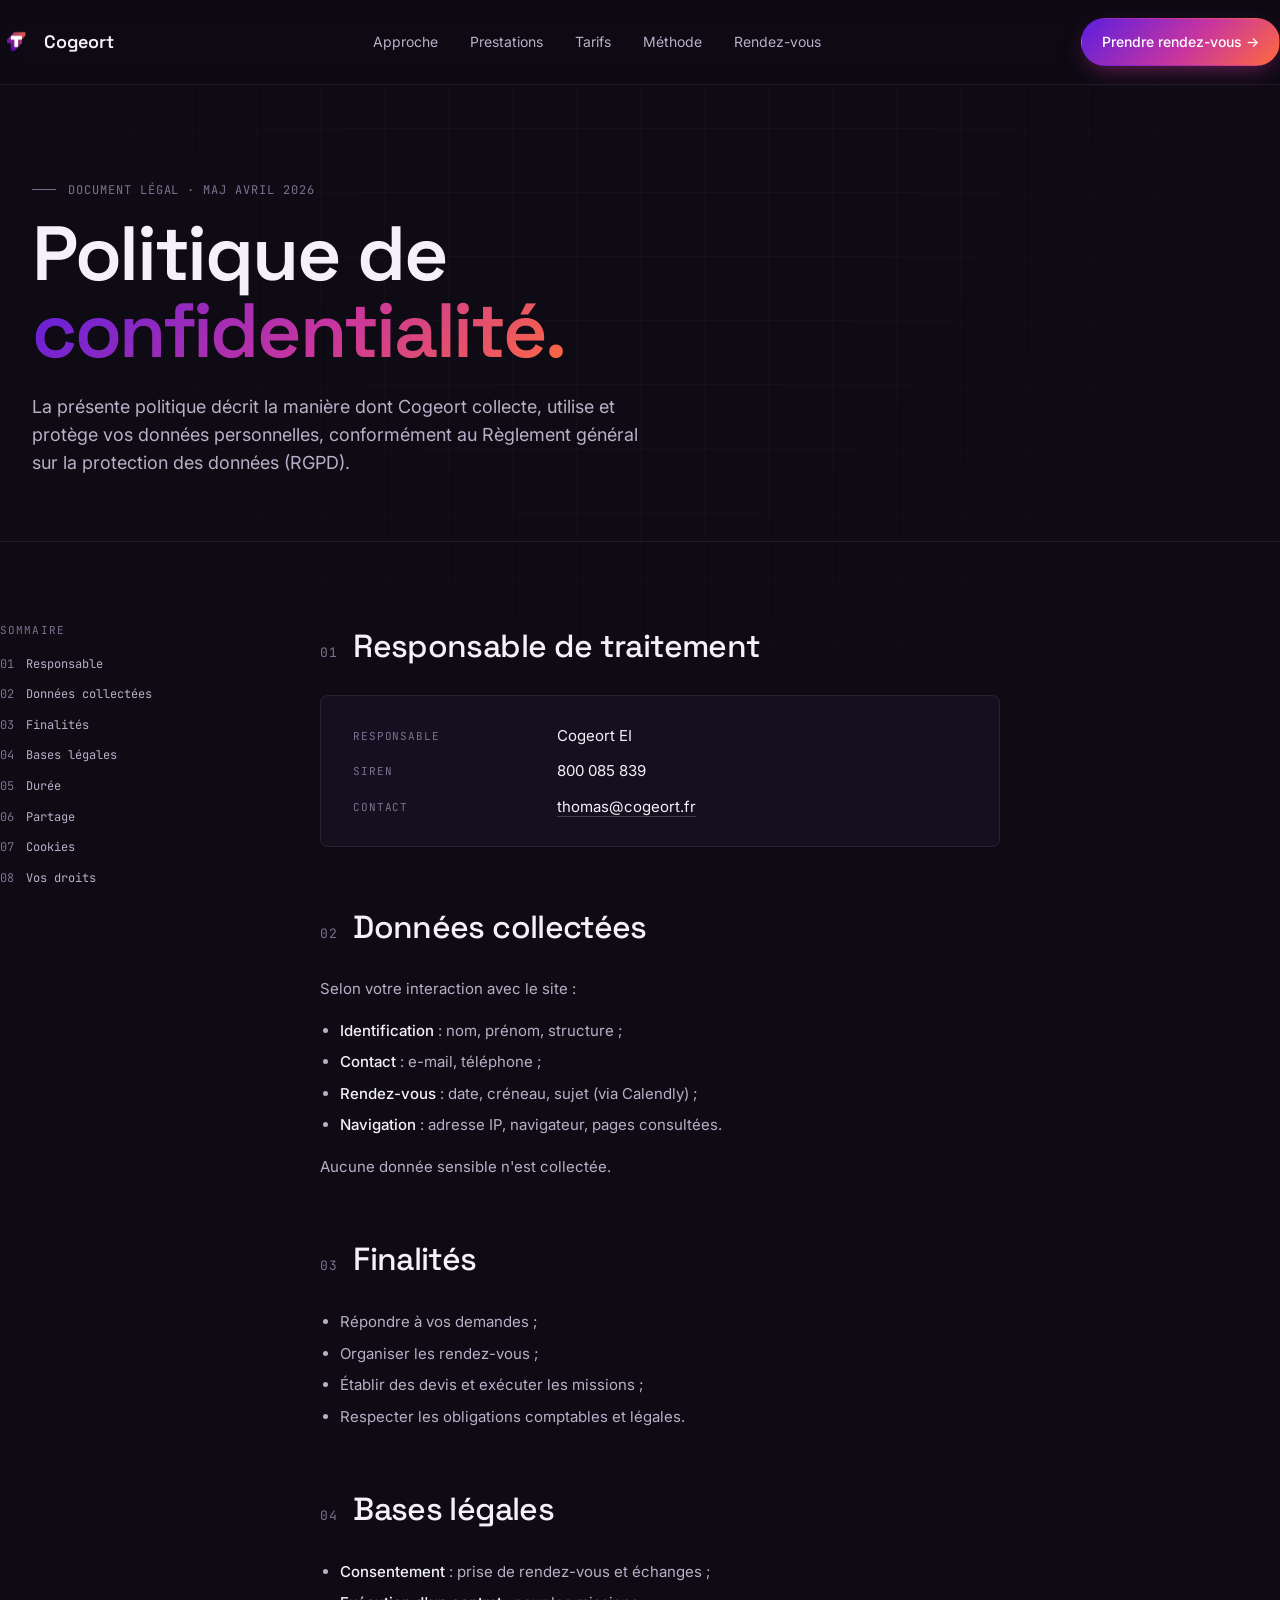
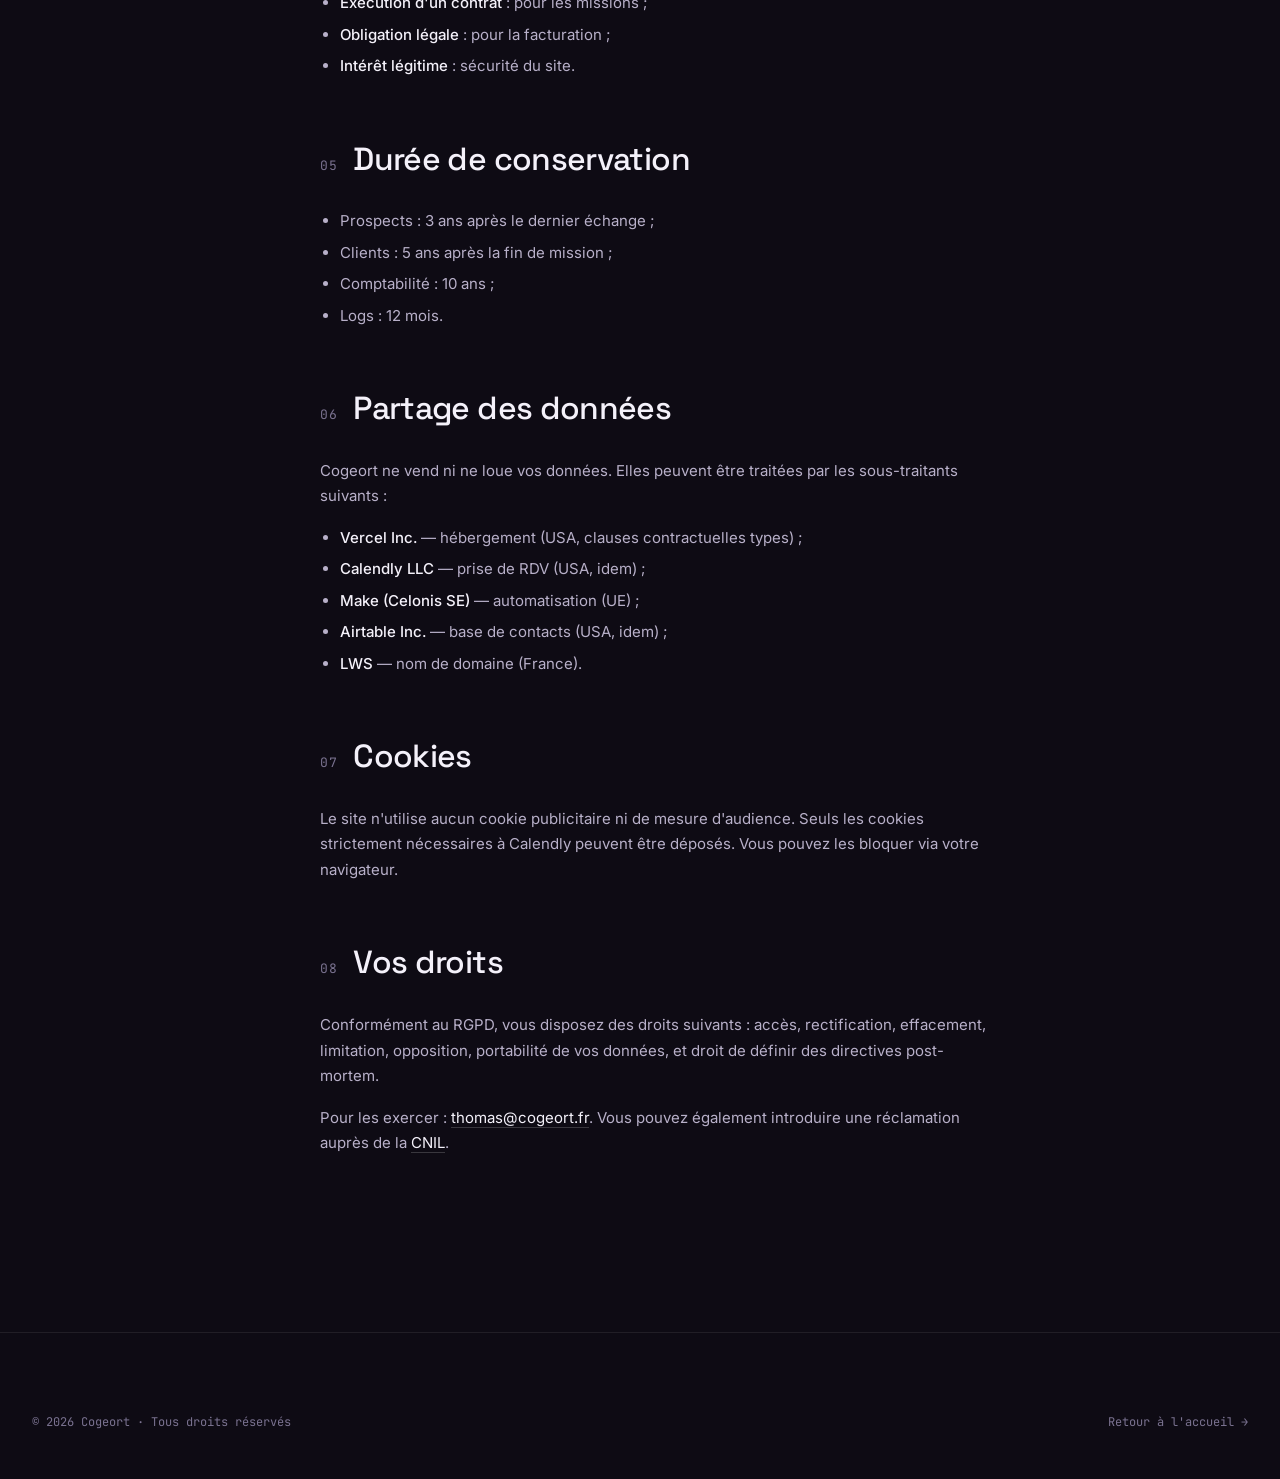
==== confidentialite.html @ f0106636 "Add files via upload" ====
<!DOCTYPE html>
<html lang="fr">
<head>
<meta charset="UTF-8" />
<meta name="viewport" content="width=device-width, initial-scale=1.0" />
<title>Politique de confidentialité — Cogeort</title>
<link rel="icon" type="image/png" href="assets/logo.png" />
<link rel="preconnect" href="https://fonts.googleapis.com" />
<link rel="preconnect" href="https://fonts.gstatic.com" crossorigin />
<link href="https://fonts.googleapis.com/css2?family=Space+Grotesk:wght@400;500;600;700&family=Inter:wght@400;500;600&family=JetBrains+Mono:wght@400;500&display=swap" rel="stylesheet" />
<link rel="stylesheet" href="styles.css" />
<link rel="stylesheet" href="legal.css" />
</head>
<body>
<div class="grid-bg"></div>

<nav class="nav">
  <div class="wrap nav-inner">
    <a href="index.html" class="brand">
      <img src="assets/logo.png" alt="Cogeort" />
      <span class="brand-name">Cogeort</span>
    </a>
    <div class="nav-links">
      <a href="index.html#approche">Approche</a>
      <a href="index.html#prestations">Prestations</a>
      <a href="index.html#tarifs">Tarifs</a>
      <a href="index.html#process">Méthode</a>
      <a href="index.html#rdv">Rendez-vous</a>
    </div>
    <a href="index.html#rdv" class="btn btn-primary">Prendre rendez-vous →</a>
  </div>
</nav>

<header class="legal-hero">
  <div class="wrap">
    <div class="legal-meta">Document légal · MAJ avril 2026</div>
    <h1>Politique de <span class="grad">confidentialité.</span></h1>
    <p>La présente politique décrit la manière dont Cogeort collecte, utilise et protège vos données personnelles, conformément au Règlement général sur la protection des données (RGPD).</p>
  </div>
</header>

<main class="wrap legal-body">
  <aside class="legal-toc">
    <h5>Sommaire</h5>
    <ul>
      <li><a href="#responsable"><span class="num">01</span><span>Responsable</span></a></li>
      <li><a href="#donnees"><span class="num">02</span><span>Données collectées</span></a></li>
      <li><a href="#finalites"><span class="num">03</span><span>Finalités</span></a></li>
      <li><a href="#bases"><span class="num">04</span><span>Bases légales</span></a></li>
      <li><a href="#duree"><span class="num">05</span><span>Durée</span></a></li>
      <li><a href="#partage"><span class="num">06</span><span>Partage</span></a></li>
      <li><a href="#cookies"><span class="num">07</span><span>Cookies</span></a></li>
      <li><a href="#droits"><span class="num">08</span><span>Vos droits</span></a></li>
    </ul>
  </aside>

  <article class="legal-content">
    <section id="responsable">
      <h2><span class="num">01</span>Responsable de traitement</h2>
      <div class="legal-card">
        <dl>
          <dt>Responsable</dt><dd>Cogeort EI</dd>
          <dt>SIREN</dt><dd>800 085 839</dd>
          <dt>Contact</dt><dd><a class="inline" href="mailto:thomas@cogeort.fr">thomas@cogeort.fr</a></dd>
        </dl>
      </div>
    </section>

    <section id="donnees">
      <h2><span class="num">02</span>Données collectées</h2>
      <p>Selon votre interaction avec le site&nbsp;:</p>
      <ul>
        <li><strong>Identification</strong>&nbsp;: nom, prénom, structure&nbsp;;</li>
        <li><strong>Contact</strong>&nbsp;: e-mail, téléphone&nbsp;;</li>
        <li><strong>Rendez-vous</strong>&nbsp;: date, créneau, sujet (via Calendly)&nbsp;;</li>
        <li><strong>Navigation</strong>&nbsp;: adresse IP, navigateur, pages consultées.</li>
      </ul>
      <p>Aucune donnée sensible n'est collectée.</p>
    </section>

    <section id="finalites">
      <h2><span class="num">03</span>Finalités</h2>
      <ul>
        <li>Répondre à vos demandes&nbsp;;</li>
        <li>Organiser les rendez-vous&nbsp;;</li>
        <li>Établir des devis et exécuter les missions&nbsp;;</li>
        <li>Respecter les obligations comptables et légales.</li>
      </ul>
    </section>

    <section id="bases">
      <h2><span class="num">04</span>Bases légales</h2>
      <ul>
        <li><strong>Consentement</strong>&nbsp;: prise de rendez-vous et échanges&nbsp;;</li>
        <li><strong>Exécution d'un contrat</strong>&nbsp;: pour les missions&nbsp;;</li>
        <li><strong>Obligation légale</strong>&nbsp;: pour la facturation&nbsp;;</li>
        <li><strong>Intérêt légitime</strong>&nbsp;: sécurité du site.</li>
      </ul>
    </section>

    <section id="duree">
      <h2><span class="num">05</span>Durée de conservation</h2>
      <ul>
        <li>Prospects&nbsp;: 3 ans après le dernier échange&nbsp;;</li>
        <li>Clients&nbsp;: 5 ans après la fin de mission&nbsp;;</li>
        <li>Comptabilité&nbsp;: 10 ans&nbsp;;</li>
        <li>Logs&nbsp;: 12 mois.</li>
      </ul>
    </section>

    <section id="partage">
      <h2><span class="num">06</span>Partage des données</h2>
      <p>Cogeort ne vend ni ne loue vos données. Elles peuvent être traitées par les sous-traitants suivants&nbsp;:</p>
      <ul>
        <li><strong>Vercel Inc.</strong> — hébergement (USA, clauses contractuelles types)&nbsp;;</li>
        <li><strong>Calendly LLC</strong> — prise de RDV (USA, idem)&nbsp;;</li>
        <li><strong>Make (Celonis SE)</strong> — automatisation (UE)&nbsp;;</li>
        <li><strong>Airtable Inc.</strong> — base de contacts (USA, idem)&nbsp;;</li>
        <li><strong>LWS</strong> — nom de domaine (France).</li>
      </ul>
    </section>

    <section id="cookies">
      <h2><span class="num">07</span>Cookies</h2>
      <p>Le site n'utilise aucun cookie publicitaire ni de mesure d'audience. Seuls les cookies strictement nécessaires à Calendly peuvent être déposés. Vous pouvez les bloquer via votre navigateur.</p>
    </section>

    <section id="droits">
      <h2><span class="num">08</span>Vos droits</h2>
      <p>Conformément au RGPD, vous disposez des droits suivants&nbsp;: accès, rectification, effacement, limitation, opposition, portabilité de vos données, et droit de définir des directives post-mortem.</p>
      <p>Pour les exercer&nbsp;: <a class="inline" href="mailto:thomas@cogeort.fr">thomas@cogeort.fr</a>. Vous pouvez également introduire une réclamation auprès de la <a class="inline" href="https://www.cnil.fr" target="_blank" rel="noopener">CNIL</a>.</p>
    </section>
  </article>
</main>

<footer class="footer">
  <div class="wrap">
    <div class="footer-bottom" style="border-top: none; padding-top: 0;">
      <span>© 2026 Cogeort · Tous droits réservés</span>
      <span><a href="index.html">Retour à l'accueil →</a></span>
    </div>
  </div>
</footer>
</body>
</html>
---- styles.css ----
/* === Cogeort — refonte === */
:root {
  --bg: #0E0B14;
  --bg-2: #15101F;
  --surface: #1B1428;
  --line: rgba(255,255,255,0.08);
  --line-strong: rgba(255,255,255,0.18);
  --ink: #F4F1FA;
  --ink-2: #B8B0C9;
  --ink-3: #7A7290;
  --violet: #5B1EE0;
  --violet-2: #7B3CFF;
  --magenta: #C8359E;
  --orange: #FF6A3D;
  --grad: linear-gradient(135deg, #5B1EE0 0%, #C8359E 55%, #FF6A3D 100%);
  --grad-soft: linear-gradient(135deg, rgba(91,30,224,0.18), rgba(255,106,61,0.18));
}

* { box-sizing: border-box; }
html, body { margin: 0; padding: 0; background: var(--bg); color: var(--ink); }
body {
  font-family: 'Inter', system-ui, sans-serif;
  font-size: 16px;
  line-height: 1.55;
  -webkit-font-smoothing: antialiased;
  overflow-x: hidden;
}
a { color: inherit; text-decoration: none; }
button { font-family: inherit; cursor: pointer; border: none; background: none; color: inherit; }

.font-display { font-family: 'Space Grotesk', sans-serif; letter-spacing: -0.02em; }
.font-mono { font-family: 'JetBrains Mono', monospace; }

/* Grid background */
.grid-bg {
  position: fixed; inset: 0; pointer-events: none; z-index: 0;
  background-image:
    linear-gradient(rgba(255,255,255,0.025) 1px, transparent 1px),
    linear-gradient(90deg, rgba(255,255,255,0.025) 1px, transparent 1px);
  background-size: 64px 64px;
  mask-image: radial-gradient(ellipse at 50% 0%, black 30%, transparent 80%);
}

/* Layout */
.wrap { max-width: 1280px; margin: 0 auto; padding: 0 32px; position: relative; z-index: 1; }

/* Nav */
.nav {
  position: sticky; top: 0; z-index: 50;
  backdrop-filter: blur(14px);
  background: rgba(14,11,20,0.72);
  border-bottom: 1px solid var(--line);
}
.nav-inner { display: flex; align-items: center; justify-content: space-between; padding: 18px 0; }
.brand { display: flex; align-items: center; gap: 12px; }
.brand img { width: 32px; height: 32px; }
.brand-name { font-family: 'Space Grotesk', sans-serif; font-weight: 600; letter-spacing: -0.01em; font-size: 18px; }
.nav-links { display: flex; gap: 32px; align-items: center; }
.nav-links a { color: var(--ink-2); font-size: 14px; transition: color 160ms; }
.nav-links a:hover { color: var(--ink); }

.btn {
  display: inline-flex; align-items: center; gap: 10px;
  padding: 12px 20px; border-radius: 999px;
  font-size: 14px; font-weight: 500; transition: all 200ms;
  border: 1px solid transparent;
}
.btn-ghost { border-color: var(--line-strong); color: var(--ink); }
.btn-ghost:hover { border-color: var(--ink); background: rgba(255,255,255,0.04); }
.btn-primary {
  background: var(--grad); color: white; font-weight: 500;
  box-shadow: 0 8px 24px -8px rgba(200,53,158,0.6);
}
.btn-primary:hover { transform: translateY(-1px); box-shadow: 0 12px 32px -8px rgba(200,53,158,0.8); }

/* Hero */
.hero { padding: 96px 0 120px; position: relative; }
.hero-eyebrow {
  display: inline-flex; align-items: center; gap: 10px;
  padding: 6px 14px; border-radius: 999px;
  border: 1px solid var(--line-strong);
  font-family: 'JetBrains Mono', monospace; font-size: 12px;
  color: var(--ink-2); margin-bottom: 32px;
}
.hero-eyebrow .dot { width: 6px; height: 6px; border-radius: 50%; background: #4ADE80; box-shadow: 0 0 8px #4ADE80; }
.hero h1 {
  font-family: 'Space Grotesk', sans-serif;
  font-size: clamp(56px, 8vw, 112px); line-height: 0.95;
  font-weight: 600; letter-spacing: -0.035em;
  margin: 0 0 32px; max-width: 14ch;
}
.hero h1 .grad {
  background: var(--grad); -webkit-background-clip: text;
  background-clip: text; color: transparent;
}
.hero-sub {
  font-size: 20px; line-height: 1.5; color: var(--ink-2);
  max-width: 56ch; margin: 0 0 48px;
}
.hero-cta { display: flex; gap: 16px; flex-wrap: wrap; }

.hero-meta {
  margin-top: 96px; display: grid; grid-template-columns: repeat(4, 1fr);
  gap: 0; border-top: 1px solid var(--line); padding-top: 32px;
}
.hero-meta-item { padding-right: 24px; border-right: 1px solid var(--line); }
.hero-meta-item:last-child { border-right: none; }
.hero-meta-k { font-family: 'JetBrains Mono', monospace; font-size: 11px; color: var(--ink-3); text-transform: uppercase; letter-spacing: 0.08em; margin-bottom: 8px; }
.hero-meta-v { font-family: 'Space Grotesk', sans-serif; font-size: 22px; font-weight: 500; }

/* Section */
.section { padding: 120px 0; position: relative; }
.section-head { display: flex; align-items: end; justify-content: space-between; gap: 32px; margin-bottom: 72px; }
.section-label {
  font-family: 'JetBrains Mono', monospace; font-size: 12px;
  color: var(--ink-3); text-transform: uppercase; letter-spacing: 0.1em;
  display: flex; align-items: center; gap: 12px; margin-bottom: 16px;
}
.section-label::before { content: ""; width: 24px; height: 1px; background: var(--ink-3); }
.section h2 {
  font-family: 'Space Grotesk', sans-serif;
  font-size: clamp(40px, 5vw, 64px); line-height: 1.0;
  font-weight: 600; letter-spacing: -0.03em; margin: 0; max-width: 18ch;
}
.section-intro { color: var(--ink-2); max-width: 44ch; font-size: 17px; }

/* Pillars */
.pillars { display: grid; grid-template-columns: repeat(3, 1fr); gap: 1px; background: var(--line); border-top: 1px solid var(--line); border-bottom: 1px solid var(--line); }
.pillar { background: var(--bg); padding: 48px 32px; transition: background 240ms; cursor: default; }
.pillar:hover { background: var(--bg-2); }
.pillar-num { font-family: 'JetBrains Mono', monospace; font-size: 12px; color: var(--ink-3); margin-bottom: 32px; }
.pillar h3 { font-family: 'Space Grotesk', sans-serif; font-size: 26px; font-weight: 500; letter-spacing: -0.02em; margin: 0 0 16px; }
.pillar p { color: var(--ink-2); font-size: 15px; margin: 0; }

/* Services */
.services { display: grid; grid-template-columns: 1fr 1fr; gap: 1px; background: var(--line); border: 1px solid var(--line); border-radius: 4px; overflow: hidden; }
.service { background: var(--bg); padding: 40px; position: relative; transition: background 240ms; }
.service:hover { background: var(--bg-2); }
.service-tag {
  font-family: 'JetBrains Mono', monospace; font-size: 11px;
  color: var(--ink-3); text-transform: uppercase; letter-spacing: 0.08em; margin-bottom: 24px;
}
.service h3 { font-family: 'Space Grotesk', sans-serif; font-size: 28px; font-weight: 500; letter-spacing: -0.02em; margin: 0 0 16px; max-width: 16ch; }
.service p { color: var(--ink-2); font-size: 15px; margin: 0 0 32px; max-width: 42ch; }
.service-list { list-style: none; padding: 0; margin: 0; display: flex; flex-direction: column; gap: 8px; }
.service-list li { font-size: 14px; color: var(--ink-2); display: flex; align-items: center; gap: 12px; }
.service-list li::before { content: ""; width: 5px; height: 5px; border-radius: 50%; background: var(--magenta); flex-shrink: 0; }

/* Pricing */
.pricing { display: grid; grid-template-columns: repeat(3, 1fr); gap: 24px; }
.price-card {
  background: var(--bg-2); border: 1px solid var(--line);
  border-radius: 8px; padding: 40px 32px; position: relative;
  display: flex; flex-direction: column;
  transition: all 240ms;
}
.price-card:hover { border-color: var(--line-strong); transform: translateY(-2px); }
.price-card.featured {
  background: linear-gradient(180deg, rgba(91,30,224,0.15), rgba(91,30,224,0.02));
  border-color: rgba(123,60,255,0.4);
}
.price-card.featured::before {
  content: "Le plus choisi";
  position: absolute; top: -1px; right: 24px;
  background: var(--grad); color: white;
  font-family: 'JetBrains Mono', monospace; font-size: 11px;
  padding: 4px 12px; border-radius: 0 0 6px 6px; letter-spacing: 0.04em;
}
.price-name { font-family: 'JetBrains Mono', monospace; font-size: 12px; color: var(--ink-3); text-transform: uppercase; letter-spacing: 0.1em; margin-bottom: 16px; }
.price-title { font-family: 'Space Grotesk', sans-serif; font-size: 26px; font-weight: 500; letter-spacing: -0.02em; margin: 0 0 24px; }
.price-amount { display: flex; align-items: baseline; gap: 6px; margin-bottom: 8px; }
.price-amount .num { font-family: 'Space Grotesk', sans-serif; font-size: 56px; font-weight: 600; letter-spacing: -0.04em; line-height: 1; }
.price-amount .unit { color: var(--ink-3); font-size: 15px; }
.price-desc { color: var(--ink-2); font-size: 14px; margin: 0 0 32px; min-height: 42px; }
.price-features { list-style: none; padding: 0; margin: 0 0 32px; display: flex; flex-direction: column; gap: 12px; flex: 1; }
.price-features li { font-size: 14px; color: var(--ink-2); display: flex; gap: 12px; line-height: 1.5; }
.price-features li::before { content: "+"; color: var(--magenta); font-weight: 600; flex-shrink: 0; }

/* Process */
.process { display: grid; grid-template-columns: repeat(4, 1fr); gap: 1px; background: var(--line); border-top: 1px solid var(--line); border-bottom: 1px solid var(--line); }
.step { background: var(--bg); padding: 40px 24px; position: relative; }
.step-num { font-family: 'Space Grotesk', sans-serif; font-size: 64px; font-weight: 600; letter-spacing: -0.04em;
  background: var(--grad); -webkit-background-clip: text; background-clip: text; color: transparent;
  line-height: 1; margin-bottom: 24px; }
.step h4 { font-family: 'Space Grotesk', sans-serif; font-size: 20px; font-weight: 500; margin: 0 0 12px; letter-spacing: -0.01em; }
.step p { color: var(--ink-2); font-size: 14px; margin: 0; }

/* RDV */
.rdv-block {
  background: var(--bg-2);
  border: 1px solid var(--line);
  border-radius: 12px;
  padding: 56px;
  display: grid; grid-template-columns: 1fr 1fr; gap: 64px;
  position: relative; overflow: hidden;
}
.rdv-block::before {
  content: ""; position: absolute; right: -120px; top: -120px;
  width: 360px; height: 360px;
  background: var(--grad); opacity: 0.18; filter: blur(80px); border-radius: 50%;
}
.rdv-info { position: relative; z-index: 1; }
.rdv-info h2 { font-family: 'Space Grotesk', sans-serif; font-size: 44px; line-height: 1.05; font-weight: 600; letter-spacing: -0.03em; margin: 0 0 24px; }
.rdv-info p { color: var(--ink-2); font-size: 16px; margin: 0 0 32px; }
.rdv-bullets { list-style: none; padding: 0; margin: 0; display: flex; flex-direction: column; gap: 16px; }
.rdv-bullets li { display: flex; gap: 16px; font-size: 14px; color: var(--ink-2); align-items: flex-start; }
.rdv-bullets .k { font-family: 'JetBrains Mono', monospace; color: var(--ink-3); font-size: 12px; min-width: 80px; padding-top: 2px; }

.rdv-form { background: var(--bg); border: 1px solid var(--line); border-radius: 8px; padding: 32px; position: relative; z-index: 1; }
.field { margin-bottom: 20px; }
.field label { display: block; font-family: 'JetBrains Mono', monospace; font-size: 11px; color: var(--ink-3); text-transform: uppercase; letter-spacing: 0.08em; margin-bottom: 8px; }
.field input, .field select, .field textarea {
  width: 100%; padding: 12px 14px;
  background: var(--bg-2); border: 1px solid var(--line);
  border-radius: 6px; color: var(--ink);
  font-family: 'Inter', sans-serif; font-size: 14px;
  transition: border-color 160ms;
}
.field input:focus, .field select:focus, .field textarea:focus { outline: none; border-color: var(--violet-2); }
.field textarea { resize: vertical; min-height: 80px; }
.slot-grid { display: grid; grid-template-columns: repeat(3, 1fr); gap: 8px; }
.slot {
  padding: 10px 8px; background: var(--bg-2); border: 1px solid var(--line); border-radius: 6px;
  font-family: 'JetBrains Mono', monospace; font-size: 12px; color: var(--ink-2);
  cursor: pointer; transition: all 160ms; text-align: center;
}
.slot:hover { border-color: var(--line-strong); color: var(--ink); }
.slot.active { background: var(--grad); color: white; border-color: transparent; }
.slot.disabled { opacity: 0.35; cursor: not-allowed; text-decoration: line-through; }

/* Footer */
.footer { padding: 80px 0 48px; border-top: 1px solid var(--line); }
.footer-grid { display: grid; grid-template-columns: 2fr 1fr 1fr 1fr; gap: 48px; margin-bottom: 64px; }
.footer-brand { max-width: 32ch; color: var(--ink-2); font-size: 14px; line-height: 1.6; }
.footer h5 { font-family: 'JetBrains Mono', monospace; font-size: 11px; color: var(--ink-3); text-transform: uppercase; letter-spacing: 0.1em; margin: 0 0 20px; font-weight: 400; }
.footer ul { list-style: none; padding: 0; margin: 0; display: flex; flex-direction: column; gap: 10px; }
.footer ul li { font-size: 14px; color: var(--ink-2); }
.footer ul li a:hover { color: var(--ink); }
.footer-bottom { display: flex; justify-content: space-between; padding-top: 32px; border-top: 1px solid var(--line); font-family: 'JetBrains Mono', monospace; font-size: 12px; color: var(--ink-3); }

/* Marquee accent */
.marquee {
  border-top: 1px solid var(--line); border-bottom: 1px solid var(--line);
  padding: 24px 0; overflow: hidden; white-space: nowrap;
  background: var(--bg-2);
}
.marquee-track { display: inline-flex; gap: 64px; animation: marquee 40s linear infinite; }
.marquee-item {
  font-family: 'Space Grotesk', sans-serif; font-size: 28px;
  color: var(--ink-2); font-weight: 500; letter-spacing: -0.01em;
  display: inline-flex; align-items: center; gap: 64px;
}
.marquee-item .star { color: var(--magenta); }
@keyframes marquee {
  from { transform: translateX(0); }
  to { transform: translateX(-50%); }
}

/* Responsive */
@media (max-width: 900px) {
  .nav-links { display: none; }
  .hero-meta { grid-template-columns: repeat(2, 1fr); gap: 24px; }
  .hero-meta-item { border-right: none; }
  .pillars, .services, .pricing, .process { grid-template-columns: 1fr; }
  .rdv-block { grid-template-columns: 1fr; padding: 32px; gap: 32px; }
  .footer-grid { grid-template-columns: 1fr 1fr; }
  .section-head { flex-direction: column; align-items: flex-start; }
}
---- legal.css ----
/* === Page légale — sous-style hérité de styles.css === */
.legal-hero {
  padding: 96px 0 64px;
  border-bottom: 1px solid var(--line);
  position: relative;
}
.legal-hero h1 {
  font-family: 'Space Grotesk', sans-serif;
  font-size: clamp(48px, 6vw, 80px);
  line-height: 1.0;
  font-weight: 600;
  letter-spacing: -0.03em;
  margin: 16px 0 24px;
  max-width: 18ch;
}
.legal-hero h1 .grad {
  background: var(--grad);
  -webkit-background-clip: text;
  background-clip: text;
  color: transparent;
}
.legal-hero p {
  color: var(--ink-2);
  font-size: 18px;
  max-width: 56ch;
  margin: 0;
}

.legal-body {
  padding: 80px 0 120px;
  display: grid;
  grid-template-columns: 240px 1fr;
  gap: 80px;
}
.legal-toc {
  position: sticky;
  top: 96px;
  align-self: start;
  font-family: 'JetBrains Mono', monospace;
  font-size: 12px;
}
.legal-toc h5 {
  color: var(--ink-3);
  text-transform: uppercase;
  letter-spacing: 0.1em;
  margin: 0 0 16px;
  font-weight: 400;
  font-size: 11px;
}
.legal-toc ul { list-style: none; padding: 0; margin: 0; display: flex; flex-direction: column; gap: 12px; }
.legal-toc a { color: var(--ink-2); transition: color 160ms; display: flex; gap: 12px; }
.legal-toc a:hover { color: var(--ink); }
.legal-toc a .num { color: var(--ink-3); }

.legal-content { max-width: 68ch; }
.legal-content section { margin-bottom: 56px; scroll-margin-top: 96px; }
.legal-content h2 {
  font-family: 'Space Grotesk', sans-serif;
  font-size: 32px;
  font-weight: 500;
  letter-spacing: -0.02em;
  margin: 0 0 24px;
  display: flex;
  gap: 16px;
  align-items: baseline;
}
.legal-content h2 .num {
  font-family: 'JetBrains Mono', monospace;
  font-size: 13px;
  color: var(--ink-3);
  font-weight: 400;
  letter-spacing: 0.05em;
}
.legal-content h3 {
  font-family: 'Space Grotesk', sans-serif;
  font-size: 18px;
  font-weight: 500;
  margin: 32px 0 12px;
  color: var(--ink);
}
.legal-content p, .legal-content li {
  color: var(--ink-2);
  font-size: 15px;
  line-height: 1.7;
}
.legal-content p { margin: 0 0 16px; }
.legal-content ul { padding-left: 20px; margin: 0 0 16px; }
.legal-content li { margin-bottom: 6px; }
.legal-content strong { color: var(--ink); font-weight: 500; }
.legal-content a.inline { color: var(--ink); border-bottom: 1px solid var(--line-strong); transition: border-color 160ms; }
.legal-content a.inline:hover { border-color: var(--magenta); }

.legal-card {
  background: var(--bg-2);
  border: 1px solid var(--line);
  border-radius: 8px;
  padding: 28px 32px;
  margin: 0 0 24px;
}
.legal-card dl {
  display: grid;
  grid-template-columns: 180px 1fr;
  gap: 12px 24px;
  margin: 0;
}
.legal-card dt {
  font-family: 'JetBrains Mono', monospace;
  font-size: 11px;
  color: var(--ink-3);
  text-transform: uppercase;
  letter-spacing: 0.08em;
  padding-top: 4px;
}
.legal-card dd {
  margin: 0;
  color: var(--ink);
  font-size: 15px;
}

.legal-meta {
  font-family: 'JetBrains Mono', monospace;
  font-size: 12px;
  color: var(--ink-3);
  text-transform: uppercase;
  letter-spacing: 0.08em;
  display: flex;
  align-items: center;
  gap: 12px;
}
.legal-meta::before {
  content: "";
  width: 24px;
  height: 1px;
  background: var(--ink-3);
}

@media (max-width: 900px) {
  .legal-body { grid-template-columns: 1fr; gap: 32px; }
  .legal-toc { position: static; }
  .legal-card dl { grid-template-columns: 1fr; gap: 4px; }
  .legal-card dd { margin-bottom: 12px; }
}
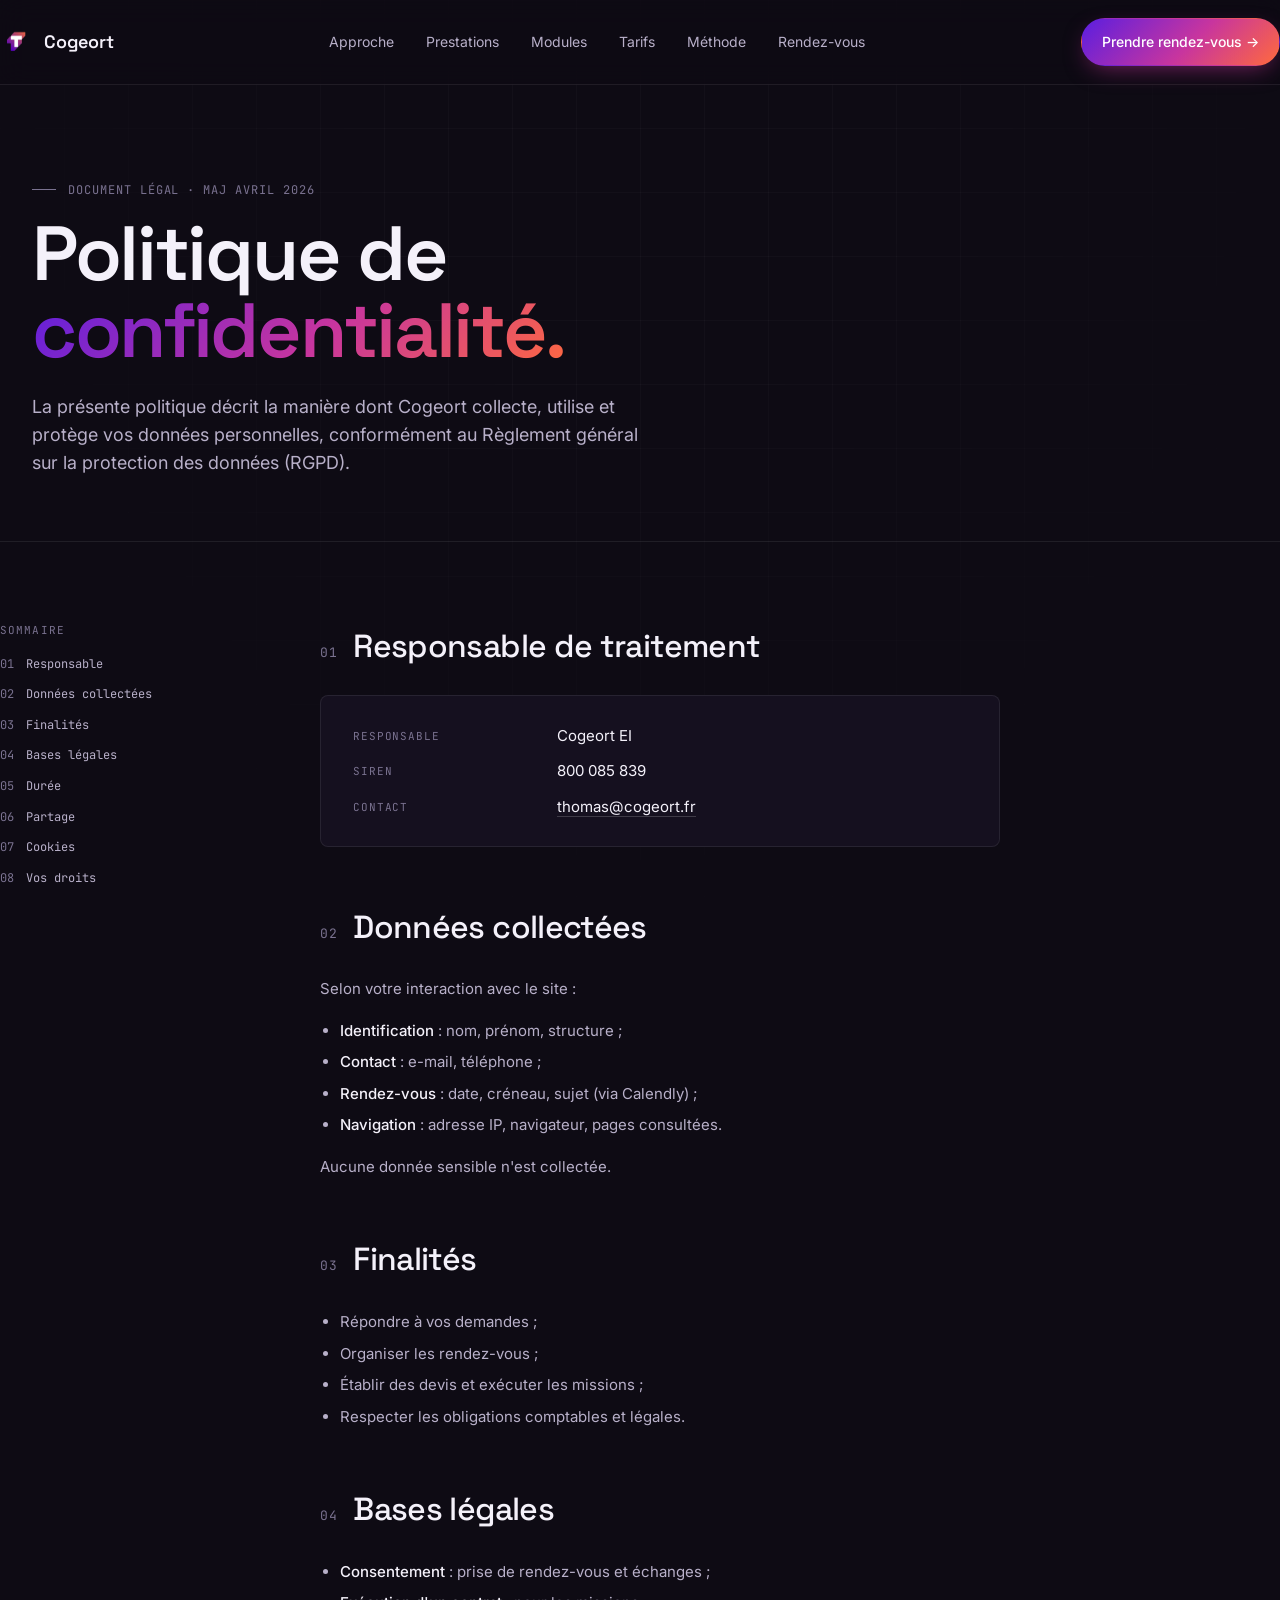
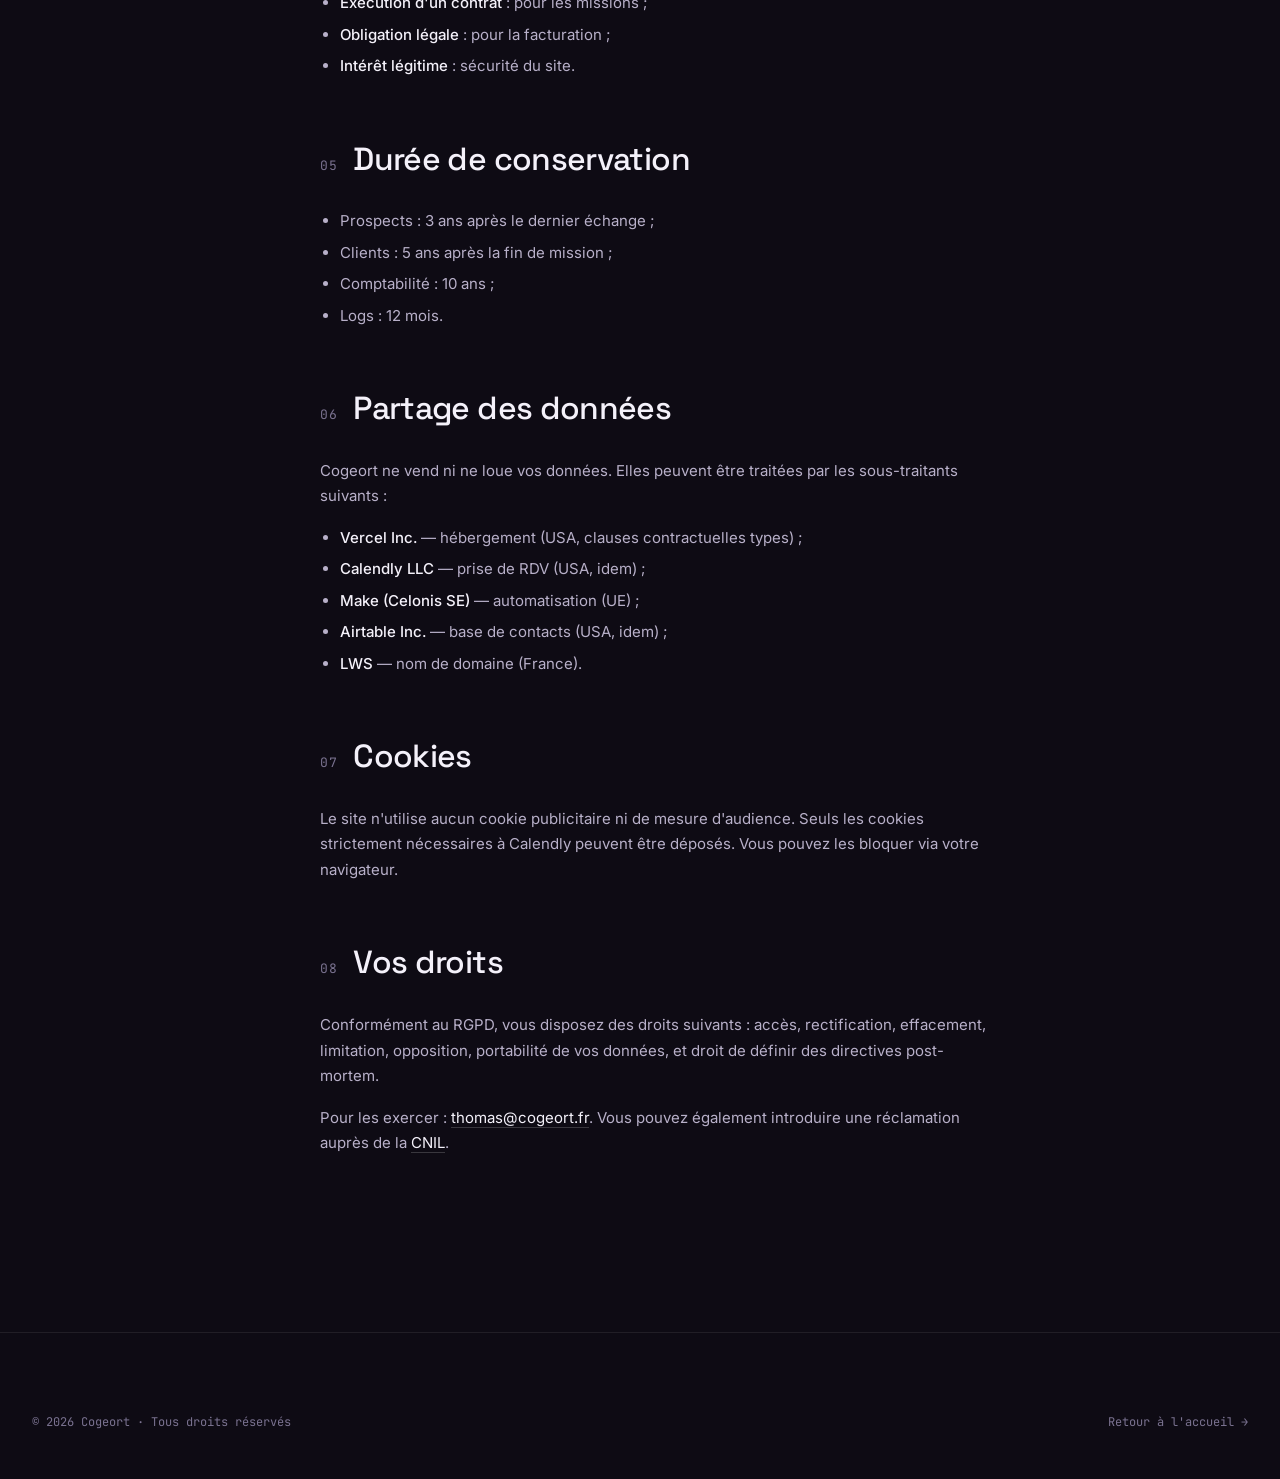
==== commit 21eb5b62: "Add files via upload" ====
--- a/confidentialite.html
+++ b/confidentialite.html
@@ -23,6 +23,7 @@
     <div class="nav-links">
       <a href="index.html#approche">Approche</a>
       <a href="index.html#prestations">Prestations</a>
+      <a href="index.html#modules">Modules</a>
       <a href="index.html#tarifs">Tarifs</a>
       <a href="index.html#process">Méthode</a>
       <a href="index.html#rdv">Rendez-vous</a>
--- a/styles.css
+++ b/styles.css
@@ -146,6 +146,76 @@
 .service-list li { font-size: 14px; color: var(--ink-2); display: flex; align-items: center; gap: 12px; }
 .service-list li::before { content: ""; width: 5px; height: 5px; border-radius: 50%; background: var(--magenta); flex-shrink: 0; }
 
+/* Modules */
+.modules-grid {
+  display: grid; grid-template-columns: repeat(5, 1fr);
+  gap: 1px; background: var(--line);
+  border: 1px solid var(--line); border-radius: 4px; overflow: hidden;
+  align-items: stretch;
+}
+.module-card {
+  background: var(--bg); padding: 32px 22px 28px;
+  display: flex; flex-direction: column; gap: 14px;
+  position: relative; transition: background 240ms;
+}
+.module-card:hover { background: var(--bg-2); }
+.module-card.featured {
+  background: linear-gradient(180deg, rgba(91,30,224,0.18), rgba(91,30,224,0.02));
+}
+.module-badge {
+  position: absolute; top: -1px; left: 50%; transform: translateX(-50%);
+  background: var(--grad); color: white;
+  font-family: 'JetBrains Mono', monospace; font-size: 10px;
+  text-transform: uppercase; letter-spacing: 0.08em;
+  padding: 4px 12px; border-radius: 0 0 6px 6px;
+}
+.module-tag {
+  font-family: 'JetBrains Mono', monospace; font-size: 10px;
+  color: var(--ink-3); text-transform: uppercase; letter-spacing: 0.1em;
+  margin-top: 6px;
+}
+.module-icon {
+  width: 44px; height: 44px; border: 1px solid var(--line-strong);
+  border-radius: 8px; display: flex; align-items: center; justify-content: center;
+  color: var(--magenta); background: rgba(200,53,158,0.06);
+}
+.module-card.featured .module-icon { border-color: rgba(123,60,255,0.4); background: rgba(123,60,255,0.1); }
+.module-name {
+  font-family: 'Space Grotesk', sans-serif; font-size: 18px;
+  font-weight: 500; letter-spacing: -0.01em; margin: 0;
+}
+.module-kpi {
+  display: flex; align-items: baseline; gap: 6px;
+  padding: 10px 0; border-top: 1px solid var(--line); border-bottom: 1px solid var(--line);
+}
+.module-kpi-num {
+  font-family: 'Space Grotesk', sans-serif; font-size: 36px;
+  font-weight: 600; letter-spacing: -0.03em; line-height: 1;
+}
+.grad-text {
+  background: var(--grad); -webkit-background-clip: text;
+  background-clip: text; color: transparent;
+}
+.module-kpi-unit { font-size: 11px; color: var(--ink-3); font-family: 'JetBrains Mono', monospace; text-transform: uppercase; letter-spacing: 0.06em; }
+.module-sub { font-size: 12px; color: var(--ink-3); font-style: italic; margin-top: -8px; }
+.module-list { list-style: none; padding: 0; margin: 0; display: flex; flex-direction: column; gap: 8px; flex: 1; }
+.module-list li {
+  font-size: 12.5px; color: var(--ink-2);
+  display: flex; gap: 10px; align-items: baseline; line-height: 1.4;
+}
+.module-list li::before {
+  content: "✓"; color: var(--magenta); font-size: 11px; flex-shrink: 0;
+}
+.module-card .btn { padding: 10px 14px; font-size: 13px; }
+.modules-foot {
+  margin-top: 32px; text-align: center;
+  font-family: 'JetBrains Mono', monospace; font-size: 12px;
+  color: var(--ink-3); text-transform: uppercase; letter-spacing: 0.08em;
+}
+.modules-foot a { color: var(--magenta); border-bottom: 1px solid var(--magenta); padding-bottom: 1px; }
+@media (max-width: 1100px) { .modules-grid { grid-template-columns: repeat(2, 1fr); } }
+@media (max-width: 600px) { .modules-grid { grid-template-columns: 1fr; } }
+
 /* Pricing */
 .pricing { display: grid; grid-template-columns: repeat(3, 1fr); gap: 24px; }
 .price-card {
@@ -256,13 +326,87 @@
   to { transform: translateX(-50%); }
 }
 
-/* Responsive */
+/* Responsive — Tablet */
 @media (max-width: 900px) {
+  .wrap { padding: 0 24px; }
   .nav-links { display: none; }
-  .hero-meta { grid-template-columns: repeat(2, 1fr); gap: 24px; }
-  .hero-meta-item { border-right: none; }
+  .hero { padding: 64px 0 80px; }
+  .hero-meta { margin-top: 64px; grid-template-columns: repeat(2, 1fr); gap: 24px 16px; }
+  .hero-meta-item { border-right: none; padding-right: 0; }
   .pillars, .services, .pricing, .process { grid-template-columns: 1fr; }
+  .section { padding: 80px 0; }
+  .section-head { flex-direction: column; align-items: flex-start; margin-bottom: 48px; }
   .rdv-block { grid-template-columns: 1fr; padding: 32px; gap: 32px; }
-  .footer-grid { grid-template-columns: 1fr 1fr; }
-  .section-head { flex-direction: column; align-items: flex-start; }
-}
+  .rdv-info h2 { font-size: 36px; }
+  .footer-grid { grid-template-columns: 1fr 1fr; gap: 32px; }
+  .footer { padding: 64px 0 32px; }
+  .marquee-item { font-size: 22px; gap: 40px; }
+  .marquee-track { gap: 40px; }
+}
+
+/* Responsive — Mobile */
+@media (max-width: 600px) {
+  .wrap { padding: 0 20px; }
+  .nav-inner { padding: 14px 0; }
+  .brand-name { font-size: 16px; }
+  .nav .btn-primary {
+    padding: 10px 14px; font-size: 13px;
+  }
+  .nav .btn-primary .arrow,
+  .nav .btn-primary { gap: 6px; }
+  .hero { padding: 48px 0 64px; }
+  .hero-eyebrow { margin-bottom: 24px; font-size: 11px; }
+  .hero h1 {
+    font-size: clamp(40px, 11vw, 56px);
+    margin-bottom: 24px;
+  }
+  .hero-sub { font-size: 17px; margin-bottom: 32px; }
+  .hero-cta { gap: 12px; }
+  .hero-cta .btn { padding: 12px 18px; font-size: 13px; }
+  .hero-meta { margin-top: 48px; padding-top: 24px; }
+  .hero-meta-v { font-size: 18px; }
+  .section { padding: 64px 0; }
+  .section-head { margin-bottom: 40px; gap: 16px; }
+  .section h2 { font-size: clamp(32px, 8vw, 44px); }
+  .section-intro { font-size: 15px; }
+  .pillar { padding: 36px 24px; }
+  .pillar h3 { font-size: 22px; }
+  .service { padding: 32px 24px; }
+  .service h3 { font-size: 24px; }
+  .price-card { padding: 32px 24px; }
+  .price-amount .num { font-size: 48px; }
+  .step { padding: 32px 20px; }
+  .step-num { font-size: 56px; margin-bottom: 16px; }
+  .rdv-block { padding: 24px; gap: 24px; border-radius: 8px; }
+  .rdv-info h2 { font-size: 30px; }
+  .rdv-info p { font-size: 15px; }
+  .rdv-bullets .k { min-width: 64px; font-size: 11px; }
+  .rdv-form { padding: 20px; }
+  .slot-grid { grid-template-columns: repeat(2, 1fr); }
+  .footer { padding: 56px 0 32px; }
+  .footer-grid { grid-template-columns: 1fr; gap: 32px; margin-bottom: 48px; }
+  .footer-bottom { flex-direction: column; gap: 12px; align-items: flex-start; }
+  .marquee { padding: 18px 0; }
+  .marquee-item { font-size: 18px; gap: 28px; }
+  .marquee-track { gap: 28px; }
+}
+
+/* Responsive — Very small */
+@media (max-width: 380px) {
+  .wrap { padding: 0 16px; }
+  .nav .btn-primary { padding: 9px 12px; font-size: 12px; }
+  .hero h1 { font-size: 38px; }
+  .hero-meta { grid-template-columns: 1fr 1fr; gap: 20px 12px; }
+}
+
+/* Contact link */
+.footer ul li a.contact-link {
+  color: var(--ink);
+  text-decoration: none;
+  border-bottom: 1px solid var(--line-strong);
+  transition: color 0.2s ease, border-color 0.2s ease;
+}
+.footer ul li a.contact-link:hover {
+  color: var(--magenta);
+  border-color: var(--magenta);
+}
